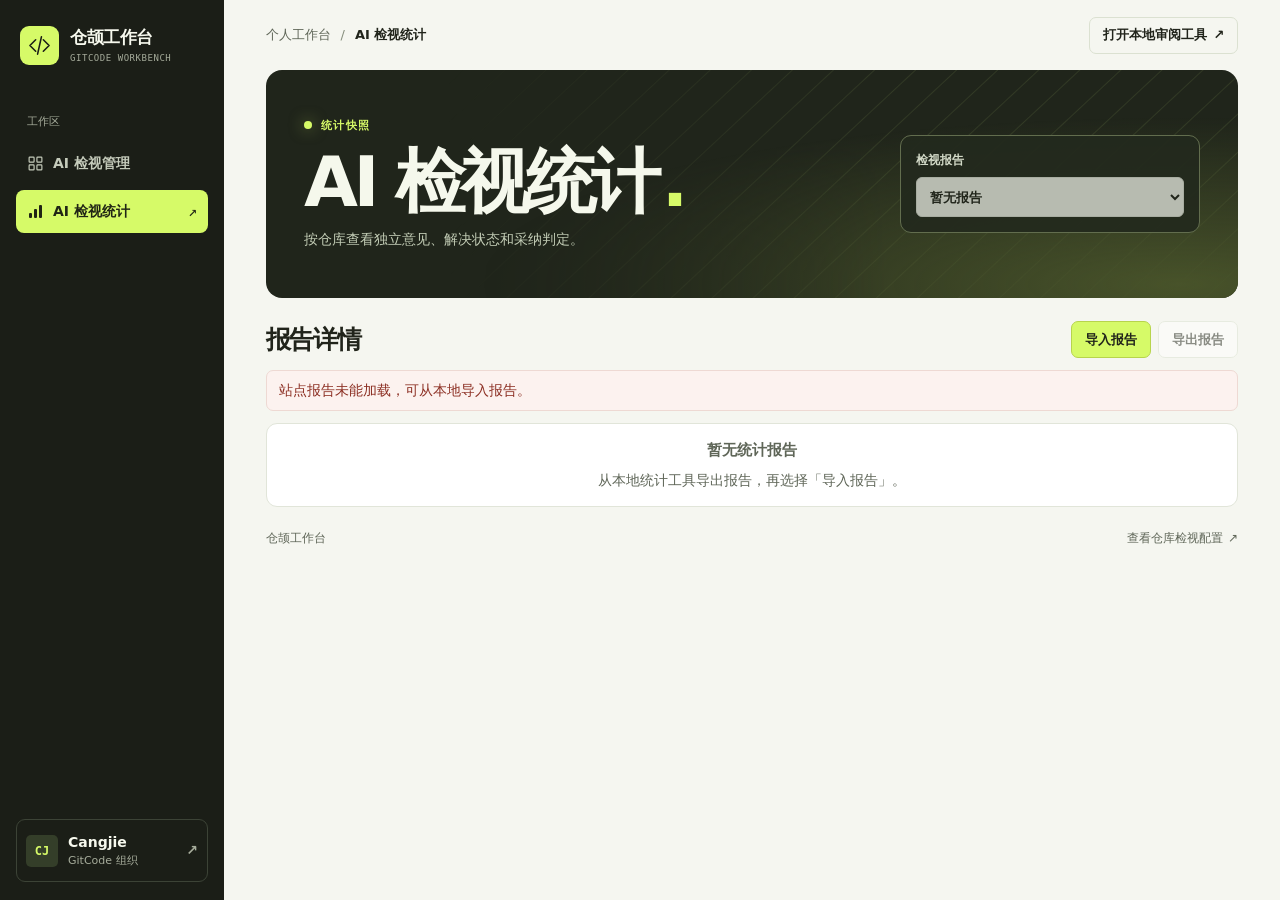
==== web/metrics.html @ f4e7c339 "feat(metrics): integrate GitCode review statistics into workbench" ====
<!doctype html>
<html lang="zh-CN">
<head>
  <meta charset="utf-8">
  <meta name="viewport" content="width=device-width, initial-scale=1">
  <meta name="description" content="查看 GitCode AI 检视意见、解决状态与采纳统计快照。">
  <meta name="theme-color" content="#181b16">
  <title>AI 检视统计 · 仓颉工作台</title>
  <link rel="icon" href="data:image/svg+xml,%3Csvg xmlns='http://www.w3.org/2000/svg' viewBox='0 0 48 48'%3E%3Crect width='48' height='48' rx='10' fill='%23d5fa63'/%3E%3Cpath fill='none' stroke='%23191c15' stroke-width='3.5' stroke-linecap='square' d='M18 13 8 24l10 11m12-22 10 11-10 11m-9-1 6-20'/%3E%3C/svg%3E">
  <link rel="stylesheet" href="./styles.css">
  <link rel="stylesheet" href="./metrics.css">
  <script type="module" src="./metrics.js"></script>
</head>
<body class="metrics-page">
  <a class="skip-link" href="#metrics-content">跳至统计快照</a>
  <aside class="sidebar">
    <a class="brand" href="./index.html">
      <span class="brand-mark" data-icon="code">
        <svg viewBox="0 0 24 24" fill="none" stroke="currentColor" stroke-width="1.65" stroke-linecap="round" stroke-linejoin="round" aria-hidden="true"><path d="m8 6-6 6 6 6m8-12 6 6-6 6m-2-15-4 18"/></svg>
      </span>
      <span>仓颉工作台<small>GITCODE WORKBENCH</small></span>
    </a>
    <nav class="side-content" aria-label="工作台导航">
      <p class="nav-label">工作区</p>
      <a class="side-button" href="./index.html">
        <span data-icon="grid">
          <svg viewBox="0 0 24 24" fill="none" stroke="currentColor" stroke-width="1.65" aria-hidden="true"><rect x="3" y="3" width="7" height="7" rx="1"/><rect x="14" y="3" width="7" height="7" rx="1"/><rect x="3" y="14" width="7" height="7" rx="1"/><rect x="14" y="14" width="7" height="7" rx="1"/></svg>
        </span>
        AI 检视管理
      </a>
      <a class="side-button active" href="./metrics.html" aria-current="page">
        <span class="metrics-nav-icon" aria-hidden="true"><i></i><i></i><i></i></span>
        AI 检视统计<span class="nav-pointer" aria-hidden="true">↗</span>
      </a>
    </nav>
    <a class="side-org" href="https://gitcode.com/Cangjie" target="_blank" rel="noopener noreferrer">
      <span class="org-mark">CJ</span><span>Cangjie<small>GitCode 组织</small></span><span class="side-arrow" aria-hidden="true">↗</span>
    </a>
  </aside>
  <main class="workspace">
    <header class="topbar">
      <div class="breadcrumbs"><a href="./index.html">个人工作台</a><span class="slash" aria-hidden="true">/</span><strong>AI 检视统计</strong></div>
      <a class="button button-quiet metrics-local" href="http://127.0.0.1:8765/" target="_blank" rel="noopener noreferrer">打开本地审阅工具 <span aria-hidden="true">↗</span></a>
    </header>
    <section class="hero metrics-hero" aria-labelledby="page-title">
      <div class="hero-copy">
        <div class="hero-org"><span class="hero-org-dot" aria-hidden="true"></span>统计快照</div>
        <h1 id="page-title">AI 检视统计<span aria-hidden="true">.</span></h1>
        <p>按仓库查看独立意见、解决状态和采纳判定。</p>
      </div>
      <div class="metrics-picker">
        <label for="report-select">检视报告</label>
        <select id="report-select"><option value="">选择报告</option></select>
      </div>
    </section>
    <section class="metrics-report" aria-labelledby="metrics-report-title">
      <header class="section-heading metrics-actions">
        <div><h2 id="metrics-report-title">报告详情</h2></div>
        <div class="metrics-controls">
          <button class="button button-primary" id="metrics-import" type="button" disabled>导入报告</button>
          <button class="button" id="metrics-export" type="button" disabled>导出报告</button>
        </div>
      </header>
      <p id="metrics-notice" class="metrics-notice" role="status"></p>
      <div id="metrics-content" tabindex="-1">
        <div class="table-card"><p class="empty">正在载入统计快照…</p></div>
      </div>
    </section>
    <footer><span>仓颉工作台</span><a href="./index.html">查看仓库检视配置 <span aria-hidden="true">↗</span></a></footer>
  </main>
  <input id="metrics-file" type="file" accept="application/json,.json" hidden>
  <dialog id="metrics-detail" class="drawer" aria-labelledby="metrics-detail-title"></dialog>
</body>
</html>
---- web/styles.css ----
:root {
  color-scheme: light;
  --ink: #21241b;
  --paper: #f5f6f0;
  --white: #fff;
  --muted: #5f6658;
  --edge: #e1e5d9;
  --night: #1b1e17;
  --lime: #d6fa68;
  --sidebar: 224px;
  --mono: 'IBM Plex Mono', 'Cascadia Code', Consolas, monospace;
  font: 14px/1.5 'Inter', 'Microsoft YaHei UI', 'PingFang SC', system-ui, sans-serif;
  color: var(--ink);
  background: var(--paper);
}
*, *::before, *::after { box-sizing: border-box; }
body { margin: 0; }
button, input, select { font: inherit; }
button, a { -webkit-tap-highlight-color: transparent; }
button { cursor: pointer; }
a { color: inherit; text-decoration: none; }
a:hover { text-decoration: underline; text-underline-offset: 4px; }
:focus-visible { outline: 2px solid #627f23; outline-offset: 3px; }
[data-icon] { display: inline-grid; place-items: center; flex: 0 0 auto; }
[data-icon] svg { width: 1em; height: 1em; }
.skip-link { position: fixed; left: 12px; top: 12px; z-index: 5; padding: 8px 12px; background: var(--lime); transform: translateY(-170%); }
.skip-link:focus { transform: translateY(0); }
.sidebar { position: fixed; inset: 0 auto 0 0; width: var(--sidebar); display: flex; flex-direction: column; padding: 25px 16px 18px; background: var(--night); color: #f7f9ee; }
.brand { display: flex; align-items: center; gap: 11px; padding: 0 4px; font-size: 17px; font-weight: 750; letter-spacing: -.025em; }
.brand:hover, .side-org:hover { text-decoration: none; }
.brand small, .side-org small { display: block; color: #a6ac9b; font: 9px/1.65 var(--mono); letter-spacing: .06em; white-space: nowrap; }
.brand-mark { width: 39px; height: 39px; border-radius: 9px; color: var(--night); background: var(--lime); font-size: 23px; }
.side-content { margin-top: 49px; }
.nav-label { margin: 0 0 11px 11px; color: #a6ac9b; font-size: 11px; }
.side-button { border: 0; width: 100%; background: transparent; color: #c5cbbb; text-align: left; display: flex; align-items: center; gap: 9px; padding: 11px; border-radius: 8px; margin-bottom: 5px; font-weight: 620; }
.side-button:hover { background: #30362a; color: white; }
.side-button.active { background: var(--lime); color: #202515; }
.side-button [data-icon] { font-size: 17px; }
.nav-pointer { margin-left: auto; font: 15px var(--mono); }
.side-org { margin-top: auto; display: flex; align-items: center; gap: 10px; padding: 12px 9px; border: 1px solid #3c4336; border-radius: 9px; font-weight: 700; }
.side-org:hover { background: #30362a; }
.side-org small { font: 11px/1.45 system-ui, sans-serif; letter-spacing: 0; }
.org-mark { display: grid; place-items: center; width: 32px; height: 32px; border-radius: 5px; color: var(--lime); background: #343e29; font: 700 12px var(--mono); }
.side-arrow { margin-left: auto; color: #a6ac9b; }
.workspace { margin-left: var(--sidebar); padding: 0 clamp(23px, 3.25vw, 54px); max-width: 1910px; }
.topbar { display: flex; align-items: center; justify-content: space-between; gap: 12px; min-height: 70px; }
.breadcrumbs { display: flex; gap: 10px; align-items: center; color: var(--muted); font-size: 13px; }
.breadcrumbs strong { color: var(--ink); font-weight: 680; }
.slash { color: #868e7d; }
.button { display: inline-flex; align-items: center; justify-content: center; gap: 7px; min-height: 37px; padding: 7px 13px; border: 1px solid #dbe1d1; border-radius: 7px; background: var(--white); color: var(--ink); font-size: 13px; font-weight: 670; white-space: nowrap; }
.button:hover { background: #eef3e3; text-decoration: none; }
.button-quiet { background: transparent; }
.button-primary { background: var(--lime); border-color: #b7d44c; }
.button-primary:hover { background: #c7eb56; }
.button [data-icon] { font-size: 15px; }
.hero { display: grid; grid-template-columns: 1fr minmax(215px, 276px); gap: 25px; align-items: center; position: relative; isolation: isolate; overflow: hidden; min-height: 228px; padding: 31px clamp(23px, 3vw, 45px); border-radius: 16px; color: #f5f8ec; background: #20251b; }
.hero::before { content: ''; position: absolute; inset: 0; z-index: -1; background: radial-gradient(ellipse at 94% 94%, #48532a 0%, transparent 55%), repeating-linear-gradient(137deg, transparent 0 22px, #a6c16a21 23px, transparent 24px 28px); mask-image: linear-gradient(90deg, transparent 18%, #000 64%); }
.hero-org { color: var(--lime); display: flex; align-items: center; gap: 9px; font: 600 11px var(--mono); letter-spacing: .12em; }
.hero-org-dot { width: 8px; height: 8px; background: var(--lime); border-radius: 50%; box-shadow: 0 0 15px #d6fa6882; }
h1, h2, h3, p { margin-top: 0; }
h1 { margin: 13px 0 11px; font-size: clamp(42px, 5.45vw, 91px); line-height: 1.04; letter-spacing: -.065em; font-weight: 850; }
h1 span { margin-left: .075em; color: var(--lime); }
.hero-copy p { margin-bottom: 0; color: #c3cdb6; font-size: 14px; }
.coverage { min-width: 0; padding: 15px 17px 12px; border: 1px solid #626d4e; border-radius: 11px; background: #23291de8; }
.coverage-top { display: flex; justify-content: space-between; align-items: center; color: #d2d9c7; font-size: 12px; }
.coverage-top [data-icon] { color: var(--lime); font-size: 17px; }
.coverage-number { margin: 3px 0 10px; font: 600 32px/1.25 var(--mono); letter-spacing: -.07em; color: var(--lime); }
.coverage-number span { font-size: 15px; color: #acb69e; letter-spacing: 0; }
.coverage-grid { display: grid; grid-template-columns: repeat(16, minmax(0, 1fr)); gap: 4px; }
.coverage-grid i { display: block; height: 9px; border-radius: 2px; background: #4a5540; }
.coverage-grid i.verified, .legend-dot.verified { background: var(--lime); }
.coverage-legend { display: flex; gap: 14px; margin-top: 10px; color: #c3cdb6; font-size: 10px; }
.coverage-legend span { display: inline-flex; align-items: center; gap: 5px; }
.legend-dot { background: #5e6a51; height: 6px; width: 6px; border-radius: 2px; }
.metrics { display: grid; grid-template-columns: repeat(4, minmax(0, 1fr)); gap: 12px; margin: 15px 0 31px; }
.metric { min-width: 0; display: flex; flex-direction: column; align-items: stretch; gap: 5px; padding: 13px 15px 12px; border: 1px solid var(--edge); border-radius: 11px; background: var(--white); color: var(--ink); text-align: left; }
.metric:hover, .metric[aria-pressed='true']:not([data-filter='all']) { border-color: #89a34c; background: #f5fae8; }
.metric[data-filter='all'] { background: #e9f1db; }
.metric-top { display: flex; align-items: center; justify-content: space-between; gap: 3px; font-size: 12px; font-weight: 650; }
.metric-top [data-icon] { width: 26px; height: 26px; border-radius: 6px; background: #edf3e3; color: #3a5527; font-size: 14px; }
.metric[data-filter='all'] .metric-top [data-icon] { background: #dae7c8; }
.metric strong { font: 650 31px/1.05 var(--mono); letter-spacing: -.07em; }
.metric small { color: var(--muted); font-size: 11px; }
.section-heading { display: flex; align-items: end; justify-content: space-between; gap: 10px; margin-bottom: 12px; }
.section-heading h2 { display: flex; align-items: center; gap: 10px; margin: 0 0 4px; font-size: 25px; line-height: 1.25; letter-spacing: -.045em; }
.counter { padding: 2px 7px; border-radius: 6px; background: #e6ecd9; color: #4a5939; font: 600 12px var(--mono); letter-spacing: 0; }
.section-heading p { margin: 0; color: var(--muted); font-size: 12px; }
.table-card { border: 1px solid var(--edge); border-radius: 12px; background: var(--white); overflow: clip; }
.table-tools { display: flex; justify-content: space-between; align-items: center; gap: 12px; padding: 10px 13px; }
.filters { display: flex; flex-wrap: wrap; align-items: center; gap: 5px; }
.filter { padding: 6px 10px; min-height: 32px; border: 1px solid transparent; border-radius: 6px; background: transparent; color: var(--muted); font-size: 12px; font-weight: 650; white-space: nowrap; }
.filter:hover { background: #f2f4eb; }
.filter[aria-pressed='true'] { background: #edf1e6; color: #293a1d; border-color: #e1e8d8; }
.search { display: flex; align-items: center; gap: 8px; width: min(250px, 35%); min-width: 155px; padding: 6px 8px 6px 10px; border: 1px solid var(--edge); border-radius: 7px; color: var(--muted); background: #fbfcf8; }
.search:focus-within { border-color: #78933e; }
.search input { min-width: 0; flex: 1; border: 0; background: transparent; color: var(--ink); outline: 0; font-size: 12px; }
.search kbd { border: 1px solid var(--edge); border-radius: 4px; min-width: 17px; text-align: center; font: 11px/16px var(--mono); }
.table-scroll { overflow: auto; }
table { width: 100%; border-collapse: collapse; min-width: 630px; text-align: left; }
thead { color: #515b49; background: #f0f3ea; font-size: 12px; }
th { padding: 10px 15px; white-space: nowrap; font-weight: 690; }
td { padding: 9px 15px; border-bottom: 1px solid #edf0e7; }
tbody tr:hover { background: #fafcf5; }
.repo-name { display: flex; align-items: center; gap: 10px; min-width: 0; }
.repo-icon { display: inline-grid; place-items: center; width: 32px; height: 32px; border: 1px solid #e5eadb; border-radius: 7px; color: #506842; background: #f3f6ed; font-size: 15px; }
.repo-text { min-width: 0; }
.repo-text a { font: 650 13px/1.4 var(--mono); overflow-wrap: anywhere; }
.repo-text small { display: block; color: var(--muted); font-size: 11px; }
.pill { display: inline-flex; align-items: center; gap: 6px; min-height: 25px; padding: 2px 8px; border-radius: 5px; white-space: nowrap; font-size: 11px; font-weight: 680; background: #f0f1eb; color: #555f4d; }
.pill::before { content: ''; width: 6px; height: 6px; border: 1px solid currentColor; border-radius: 50%; }
.pill.on { background: #e8f5d7; color: #335a20; }
.pill.on::before { background: #5d922c; border-color: #5d922c; }
.pill.off { background: #f6ebe2; color: #7c4429; }
.pill.off::before { background: #a66242; border-color: #a66242; }
.row-end { text-align: right; }
.row-open, .close-button { display: inline-grid; place-items: center; width: 32px; height: 32px; border: 1px solid #e2e7da; border-radius: 7px; background: var(--white); color: #37462f; font-size: 16px; }
.row-open:hover, .close-button:hover { background: #eaf3da; border-color: #cbd6bb; }
.table-foot { display: flex; justify-content: space-between; gap: 10px; padding: 10px 15px; color: var(--muted); font-size: 12px; }
.table-foot a, footer a { display: inline-flex; align-items: center; gap: 5px; }
.empty { padding: 40px 20px; text-align: center; color: var(--muted); }
footer { display: flex; justify-content: space-between; gap: 12px; padding: 22px 0; color: var(--muted); font-size: 12px; }

dialog { color: var(--ink); border: 1px solid var(--edge); padding: 0; background: var(--paper); }
dialog::backdrop { background: #151a12aa; }
dialog.drawer { position: fixed; inset: 0 0 0 auto; width: min(540px, 100%); height: 100dvh; max-width: 100%; max-height: 100dvh; margin: 0; border-radius: 14px 0 0 14px; box-shadow: -20px 0 60px #10160d30; }
dialog.modal { width: min(560px, calc(100% - 22px)); max-height: calc(100dvh - 22px); border-radius: 13px; box-shadow: 0 15px 65px #11190c55; }
.dialog-heading { display: flex; justify-content: space-between; align-items: start; gap: 14px; padding: 22px 22px 17px; background: var(--night); color: #f8faef; }
.dialog-heading p { margin: 0 0 4px; color: #c0cbb5; font: 12px var(--mono); }
.dialog-heading h2 { margin: 0; color: var(--lime); font-size: 24px; overflow-wrap: anywhere; }
.dialog-body { padding: 20px 22px 25px; }
.dialog-body h3 { margin: 20px 0 7px; font-size: 15px; }
.dialog-body p, .dialog-body li { color: var(--muted); }
.status-list { display: grid; padding: 0 12px; margin: 15px 0 6px; background: #fff; border: 1px solid var(--edge); border-radius: 8px; }
.status-list > div { display: flex; justify-content: space-between; align-items: center; gap: 10px; padding: 8px 0; }
.status-list > div + div { border-top: 1px solid var(--edge); }
.status-list dt { font-weight: 650; }
.status-list dd { margin: 0; }
.checked-date { font-size: 12px; }
.skill-card { padding: 12px; border: 1px solid var(--edge); border-radius: 8px; background: var(--white); margin-bottom: 8px; }
.skill-top { display: flex; align-items: start; justify-content: space-between; gap: 10px; }
.skill-top strong { font: 650 13px var(--mono); overflow-wrap: anywhere; }
.skill-card p { margin: 6px 0; font-size: 12px; overflow-wrap: anywhere; }
.skill-links { display: flex; flex-wrap: wrap; gap: 8px 12px; margin-top: 8px; }
.skill-links a { color: #365d27; text-decoration: underline; text-underline-offset: 3px; font-size: 12px; }
.dialog-actions { display: flex; flex-wrap: wrap; gap: 8px; margin: 11px 0 0; }
.dialog-body ol { margin: 6px 0 14px; padding-left: 22px; }
.dialog-body li { padding: 3px 0; }
.bookmarklet { cursor: grab; }
.toast { position: fixed; z-index: 5; bottom: 16px; right: 16px; max-width: min(430px, calc(100% - 32px)); padding: 10px 15px; color: #f6f8ef; background: #26321e; border: 1px solid #526548; border-radius: 8px; box-shadow: 0 6px 20px #16210f30; }
.dialog-message { margin: 10px 0 0; }
.error { color: #8c2f23 !important; }

@media (max-width: 1000px) {
  :root { --sidebar: 180px; }
  .sidebar { padding-left: 12px; padding-right: 12px; }
  .brand { font-size: 15px; }
  .brand small { font-size: 8px; }
  .workspace { padding: 0 19px; }
  .hero { grid-template-columns: 1fr 205px; gap: 15px; }
}
@media (max-width: 760px) {
  .sidebar { position: static; width: auto; padding: 11px 14px; flex-direction: row; align-items: center; justify-content: space-between; }
  .side-content { display: flex; align-items: center; gap: 4px; margin: 0; }
  .side-content .active, .side-org, .nav-label, .topbar .button { display: none; }
  .side-button { width: auto; margin: 0; padding: 7px; white-space: nowrap; font-size: 12px; }
  .brand { gap: 7px; }
  .brand-mark { width: 32px; height: 32px; font-size: 19px; }
  .workspace { margin: 0; padding: 0 13px; }
  .topbar { min-height: 42px; }
  .hero { min-height: 0; }
  .metrics { gap: 7px; margin-bottom: 24px; }
  .metric { padding: 9px; }
  .metric-top { font-size: 11px; }
  .metric-top [data-icon] { display: none; }
  .metric strong { font-size: 25px; }
}
@media (max-width: 490px) {
  .sidebar { flex-wrap: wrap; gap: 5px; }
  .side-button [data-icon] { display: none; }
  .hero { grid-template-columns: 1fr; padding: 22px 17px 16px; }
  h1 { margin: 10px 0; }
  .hero-copy p { font-size: 12px; }
  .coverage { padding: 8px 10px; }
  .coverage-number { margin: 2px 0 5px; font-size: 24px; }
  .coverage-grid i { height: 6px; }
  .coverage-legend { margin-top: 5px; }
  .metrics { grid-template-columns: repeat(2, minmax(0, 1fr)); }
  .metric-top [data-icon] { display: inline-grid; }
  .section-heading h2 { font-size: 21px; }
  .table-tools { align-items: stretch; flex-direction: column-reverse; padding: 8px; }
  .search { width: 100%; }
  .filter { padding: 4px 5px; font-size: 11px; }
  .table-foot, footer { font-size: 11px; }
}
---- web/metrics.css ----
.metrics-nav-icon { display: inline-flex; align-items: end; justify-content: center; gap: 2px; width: 17px; height: 17px; padding: 2px; flex: none; }
.metrics-nav-icon i { width: 3px; height: 5px; border-radius: 1px; background: currentColor; }
.metrics-nav-icon i:nth-child(2) { height: 9px; }
.metrics-nav-icon i:nth-child(3) { height: 13px; }
.metrics-page .side-button:hover { text-decoration: none; }
.metrics-page .topbar .metrics-local { display: inline-flex; }
.metrics-hero { grid-template-columns: minmax(0, 1fr) minmax(190px, 300px); }
.metrics-picker {
  display: grid;
  gap: 8px;
  min-width: 0;
  padding: 15px;
  border: 1px solid #626d4e;
  border-radius: 11px;
  background: #23291de8;
}
.metrics-picker label { color: #d2d9c7; font-size: 12px; font-weight: 650; }
.metrics-picker select {
  width: 100%;
  min-height: 40px;
  padding: 7px 9px;
  border: 1px solid var(--edge);
  border-radius: 6px;
  background: #f6f9ef;
  color: var(--ink);
  font: 650 13px var(--mono);
}
.metrics-report { margin-top: 23px; }
.metrics-actions { align-items: center; }
.metrics-actions h2 { margin: 0; }
.metrics-controls { display: flex; flex-wrap: wrap; gap: 7px; }
.metrics-controls button:disabled { opacity: .5; cursor: default; }
.metrics-controls button:disabled:hover { background: var(--white); }
.metrics-notice {
  margin: 0 0 12px;
  padding: 9px 12px;
  border: 1px solid #dce6ca;
  border-radius: 7px;
  background: #eef3e4;
  color: #465938;
  overflow-wrap: anywhere;
}
.metrics-notice:empty { display: none; }
.metrics-notice.error { border-color: #eed9d3; background: #fcf2ef; }
.metrics-report .empty { margin-bottom: 0; }
#metrics-content .metrics { margin: 12px 0 15px; }
#metrics-content .metric { cursor: default; }
#metrics-content .metric:hover { border-color: var(--edge); background: var(--white); }
#metrics-content .metrics-featured, #metrics-content .metrics-featured:hover { background: #e9f1db; }
.metrics-panel {
  min-width: 0;
  padding: 15px;
  border: 1px solid var(--edge);
  border-radius: 11px;
  background: var(--white);
}
.metrics-panel h2, .metrics-panel h3 { margin: 0 0 8px; font-size: 15px; }
.metrics-panel p:last-child { margin-bottom: 0; }
.metrics-panels { display: grid; grid-template-columns: repeat(2, minmax(0, 1fr)); gap: 12px; margin-bottom: 23px; }
.metrics-summary {
  display: flex;
  flex-wrap: wrap;
  align-items: center;
  gap: 4px 12px;
  color: var(--muted);
  font-size: 12px;
  overflow-wrap: anywhere;
}
.metrics-progress { display: block; width: 100%; height: 11px; margin: 8px 0; accent-color: #637e37; }
.metrics-finding-title { min-width: min(26ch, 100%); overflow-wrap: anywhere; }
.metrics-finding-tools { justify-content: flex-start; flex-wrap: wrap; }
.metrics-finding-tools > label { color: var(--muted); font-size: 12px; }
.metrics-finding-tools select { padding: 5px; border: 1px solid var(--edge); border-radius: 6px; color: var(--ink); background: var(--paper); }
.metrics-finding-tools .search { margin-left: auto; }
.metrics-pending { margin: 0 0 8px; padding-left: 18px; }
.metrics-detail-body { overflow-wrap: anywhere; }
.metrics-detail-body a { color: #365d27; text-decoration: underline; text-underline-offset: 3px; }
.metrics-reference { white-space: pre-wrap; }
.metrics-detail-body pre { margin: 8px 0; padding: 10px; border: 1px solid var(--edge); border-radius: 6px; background: white; font-family: var(--mono); white-space: pre-wrap; overflow-wrap: anywhere; }

@media (max-width: 760px) {
  .metrics-page .side-content { display: flex; align-items: center; gap: 4px; }
  .metrics-page .side-content .active { display: flex; }
  .metrics-page .side-button { width: auto; font-size: 12px; white-space: nowrap; }
  .metrics-page .side-button [data-icon], .metrics-page .metrics-nav-icon, .metrics-page .nav-pointer { display: none; }
  .metrics-page .topbar { min-height: 52px; }
  .metrics-page .metrics-local { min-height: 32px; padding: 4px 7px; font-size: 11px; }
  .metrics-hero { grid-template-columns: minmax(0, 1fr) minmax(160px, 230px); }
}

@media (max-width: 490px) {
  .metrics-page .sidebar { flex-wrap: wrap; gap: 8px; }
  .metrics-page .brand small { display: none; }
  .metrics-page .side-button { padding: 7px 5px; }
  .metrics-hero, .metrics-panels { grid-template-columns: minmax(0, 1fr); }
  .metrics-picker { padding: 9px 10px; gap: 4px; }
  .metrics-picker select { min-height: 34px; }
  .metrics-report { margin-top: 18px; }
  .metrics-controls { gap: 5px; }
  .metrics-controls button { padding: 5px 8px; font-size: 12px; }
  .metrics-finding-tools { flex-direction: row; }
  .metrics-finding-tools .search { margin: 0; }
}
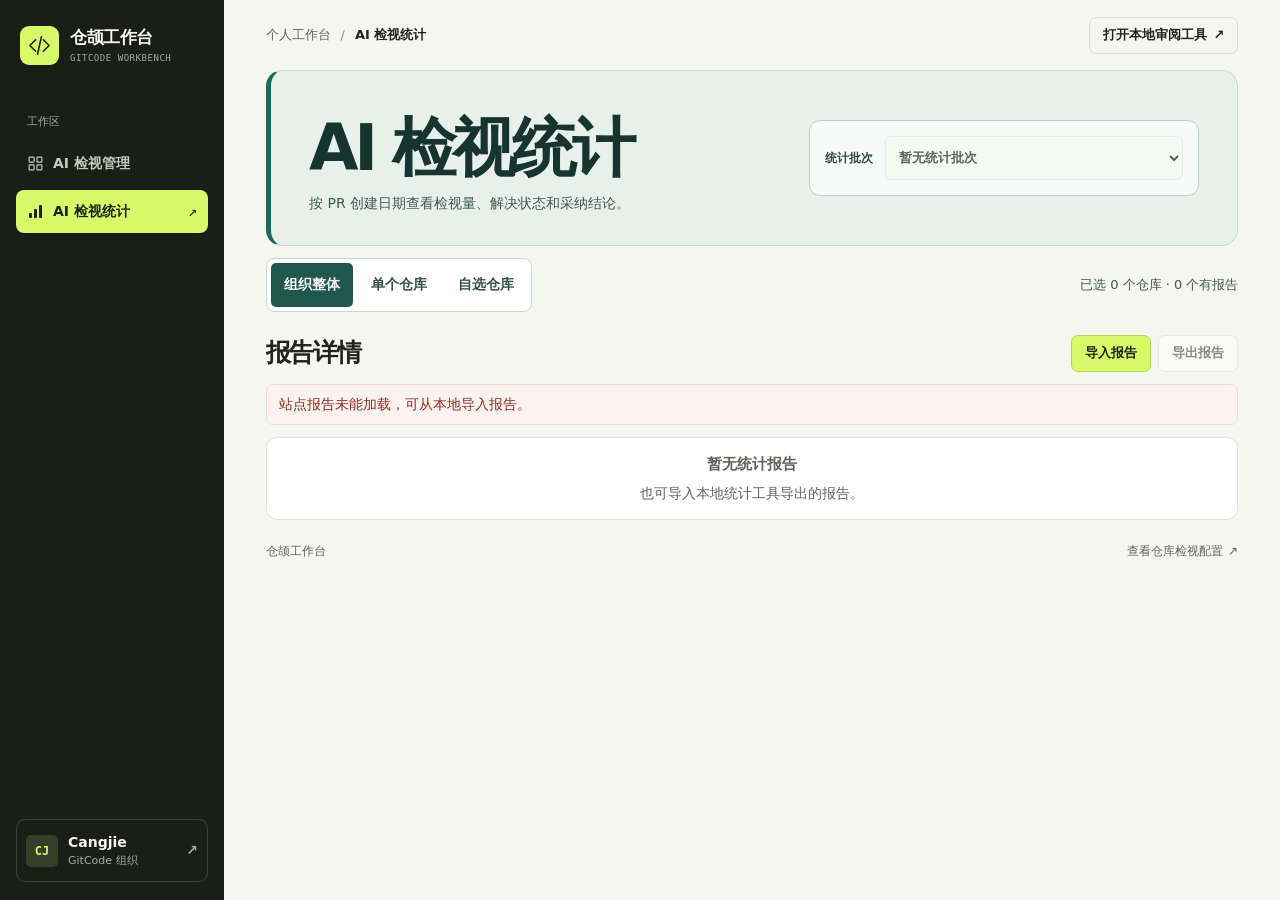
==== commit 91a8bcbe: "feat(metrics): add organization and multi-repository review statistics" ====
--- a/web/metrics.html
+++ b/web/metrics.html
@@ -44,15 +44,46 @@
     </header>
     <section class="hero metrics-hero" aria-labelledby="page-title">
       <div class="hero-copy">
-        <div class="hero-org"><span class="hero-org-dot" aria-hidden="true"></span>统计快照</div>
-        <h1 id="page-title">AI 检视统计<span aria-hidden="true">.</span></h1>
-        <p>按仓库查看独立意见、解决状态和采纳判定。</p>
+        <h1 id="page-title">AI 检视统计</h1>
+        <p>按 PR 创建日期查看检视量、解决状态和采纳结论。</p>
       </div>
-      <div class="metrics-picker">
-        <label for="report-select">检视报告</label>
-        <select id="report-select"><option value="">选择报告</option></select>
+      <div class="metrics-picker" aria-label="统计设置">
+        <label for="metrics-period">统计批次</label>
+        <select id="metrics-period"><option value="">正在载入</option></select>
       </div>
     </section>
+    <div class="metrics-mode-bar">
+      <fieldset id="metrics-mode">
+        <legend class="visually-hidden">统计范围</legend>
+        <label><input type="radio" name="metrics-mode" value="overview" checked><span>组织整体</span></label>
+        <label><input type="radio" name="metrics-mode" value="single"><span>单个仓库</span></label>
+        <label><input type="radio" name="metrics-mode" value="custom"><span>自选仓库</span></label>
+      </fieldset>
+      <p id="metrics-scope-summary" class="metrics-scope-summary" role="status"></p>
+    </div>
+    <div id="metrics-single-picker" class="metrics-scope-panel" hidden>
+      <div>
+        <label for="report-select">仓库报告</label>
+        <p>选择要查看的仓库和观测时间。</p>
+      </div>
+      <select id="report-select"><option value="">选择报告</option></select>
+    </div>
+    <fieldset id="metrics-repo-picker" class="metrics-repo-picker" hidden>
+      <legend>选择仓库</legend>
+      <div class="metrics-repo-head">
+        <label class="search">
+          <span data-icon="search">
+            <svg viewBox="0 0 24 24" fill="none" stroke="currentColor" stroke-width="1.65" stroke-linecap="round" aria-hidden="true"><circle cx="10.5" cy="10.5" r="5.5"/><path d="m15 15 4 4"/></svg>
+          </span>
+          <input id="metrics-repo-search" type="search" placeholder="搜索仓库…" aria-label="搜索可选仓库" autocomplete="off">
+        </label>
+        <div class="metrics-repo-buttons">
+          <button class="button" id="metrics-repo-all" type="button">全选仓库</button>
+          <button class="button button-quiet" id="metrics-repo-clear" type="button">清空选择</button>
+        </div>
+      </div>
+      <div id="metrics-repo-options" class="metrics-repo-options"></div>
+    </fieldset>
     <section class="metrics-report" aria-labelledby="metrics-report-title">
       <header class="section-heading metrics-actions">
         <div><h2 id="metrics-report-title">报告详情</h2></div>
--- a/web/metrics.css
+++ b/web/metrics.css
@@ -4,27 +4,123 @@
 .metrics-nav-icon i:nth-child(3) { height: 13px; }
 .metrics-page .side-button:hover { text-decoration: none; }
 .metrics-page .topbar .metrics-local { display: inline-flex; }
-.metrics-hero { grid-template-columns: minmax(0, 1fr) minmax(190px, 300px); }
+.metrics-hero {
+  grid-template-columns: minmax(0, 1fr) minmax(235px, 390px);
+  min-height: 150px;
+  border: 1px solid #c9d8ce;
+  border-left: 5px solid #176b5e;
+  background: #e8f0eb;
+  color: #17342e;
+}
+.metrics-hero::before { content: none; }
+.metrics-hero h1 { font-size: clamp(34px, 5vw, 66px); }
+.metrics-hero .hero-copy p { color: #405951; }
 .metrics-picker {
   display: grid;
-  gap: 8px;
+  grid-template-columns: auto minmax(0, 1fr);
+  align-items: center;
+  column-gap: 12px;
+  row-gap: 9px;
   min-width: 0;
   padding: 15px;
-  border: 1px solid #626d4e;
+  border: 1px solid #bfd0c9;
   border-radius: 11px;
-  background: #23291de8;
-}
-.metrics-picker label { color: #d2d9c7; font-size: 12px; font-weight: 650; }
-.metrics-picker select {
+  background: #f6faf8;
+}
+.metrics-picker label { color: #324c43; font-size: 12px; font-weight: 650; }
+.metrics-picker select, .metrics-scope-panel select {
   width: 100%;
-  min-height: 40px;
+  min-width: 0;
+  min-height: 44px;
   padding: 7px 9px;
   border: 1px solid var(--edge);
   border-radius: 6px;
   background: #f6f9ef;
   color: var(--ink);
-  font: 650 13px var(--mono);
-}
+  font-size: 13px;
+  font-weight: 650;
+}
+.metrics-scope-summary {
+  margin: 0;
+  color: #405951;
+  font-size: 13px;
+  overflow-wrap: anywhere;
+}
+.metrics-scope-summary:empty { display: none; }
+.visually-hidden {
+  position: absolute;
+  width: 1px;
+  height: 1px;
+  padding: 0;
+  overflow: hidden;
+  clip-path: inset(50%);
+  white-space: nowrap;
+}
+.metrics-mode-bar {
+  display: flex;
+  flex-wrap: wrap;
+  align-items: center;
+  justify-content: space-between;
+  gap: 8px 14px;
+  margin-top: 12px;
+}
+#metrics-mode { display: flex; flex-wrap: wrap; gap: 5px; margin: 0; padding: 4px; min-inline-size: 0; border: 1px solid #c9d8ce; border-radius: 8px; background: #fff; }
+#metrics-mode label { position: relative; cursor: pointer; }
+#metrics-mode input { position: absolute; opacity: 0; }
+#metrics-mode span { display: flex; align-items: center; min-height: 44px; padding: 0 13px; border-radius: 5px; font-weight: 650; color: #345049; }
+#metrics-mode input:checked + span { background: #20594c; color: #fff; }
+#metrics-mode input:focus-visible + span { outline: 2px solid #176b5e; outline-offset: 2px; }
+.metrics-scope-panel, .metrics-repo-picker {
+  min-inline-size: 0;
+  margin: 13px 0 0;
+  padding: 12px 15px;
+  border: 1px solid var(--edge);
+  border-radius: 11px;
+  background: var(--white);
+}
+.metrics-scope-panel {
+  display: grid;
+  grid-template-columns: minmax(0, 1fr) minmax(200px, 425px);
+  align-items: center;
+  gap: 9px 20px;
+}
+.metrics-scope-panel[hidden], .metrics-repo-picker[hidden] { display: none; }
+.metrics-scope-panel label, .metrics-repo-picker legend { font-weight: 700; }
+.metrics-scope-panel p { margin: 3px 0 0; color: var(--muted); font-size: 12px; }
+.metrics-repo-picker legend { padding: 0 5px; }
+.metrics-repo-head, .metrics-repo-buttons { display: flex; flex-wrap: wrap; align-items: center; gap: 7px; }
+.metrics-repo-head { justify-content: space-between; margin-bottom: 10px; }
+.metrics-repo-head .search { width: min(300px, 100%); }
+.metrics-repo-head .button { min-height: 44px; padding: 5px 9px; font-size: 12px; }
+.metrics-repo-head .button:disabled { opacity: .5; cursor: default; }
+.metrics-repo-options {
+  display: grid;
+  grid-template-columns: repeat(auto-fit, minmax(min(215px, 100%), 1fr));
+  align-items: stretch;
+  gap: 5px;
+  max-block-size: 248px;
+  overflow: auto;
+  min-width: 0;
+  padding: 3px;
+}
+.metrics-repo-options label, .metrics-repo-option {
+  display: flex;
+  align-items: center;
+  min-width: 0;
+  min-height: 44px;
+  gap: 8px;
+  padding: 5px 7px;
+  border: 1px solid var(--edge);
+  border-radius: 6px;
+  background: #fbfcf8;
+  cursor: pointer;
+  font-size: 12px;
+  overflow-wrap: anywhere;
+}
+.metrics-repo-options label:has(input:checked), .metrics-repo-option:has(input:checked) { background: #eef3e4; border-color: #b8ca99; }
+.metrics-repo-options input[type='checkbox'] { flex: none; inline-size: 16px; block-size: 16px; margin: 0; accent-color: #596f36; }
+.metrics-repo-options small, #findings-rows td:first-child small { display: block; color: var(--muted); font-size: 11px; }
+.metrics-repo-options .empty { grid-column: 1 / -1; padding: 14px 5px; }
 .metrics-report { margin-top: 23px; }
 .metrics-actions { align-items: center; }
 .metrics-actions h2 { margin: 0; }
@@ -57,6 +153,19 @@
 .metrics-panel h2, .metrics-panel h3 { margin: 0 0 8px; font-size: 15px; }
 .metrics-panel p:last-child { margin-bottom: 0; }
 .metrics-panels { display: grid; grid-template-columns: repeat(2, minmax(0, 1fr)); gap: 12px; margin-bottom: 23px; }
+.metrics-coverage {
+  min-width: 0;
+  margin: 0 0 14px;
+  padding: 14px 16px;
+  border: 1px solid #dce6ca;
+  border-radius: 10px;
+  background: #edf2e4;
+}
+.metrics-coverage h2, .metrics-coverage h3 { margin: 0 0 5px; font-size: 15px; }
+.metrics-coverage p { margin: 0; color: var(--muted); font-size: 12px; }
+.metrics-coverage-grid { display: grid; grid-template-columns: repeat(auto-fit, minmax(min(155px, 100%), 1fr)); gap: 8px; margin: 7px 0; }
+.metrics-coverage-count { color: #314324; font: 650 24px/1.1 var(--mono); }
+.metrics-coverage-progress { display: block; width: 100%; height: 10px; margin: 8px 0; accent-color: #637e37; }
 .metrics-summary {
   display: flex;
   flex-wrap: wrap;
@@ -65,7 +174,17 @@
   color: var(--muted);
   font-size: 12px;
   overflow-wrap: anywhere;
-}
+  margin-bottom: 7px;
+}
+.metrics-repo-results { margin: 0 0 23px; }
+.metrics-repo-results table { min-width: 700px; }
+.metrics-repo-results th[scope='row'] { padding-block: 5px; }
+.metrics-repo-link { border: 0; padding: 5px 0; color: #17584a; font: 650 13px var(--mono); background: transparent; min-height: 34px; }
+.metrics-repo-link:hover { text-decoration: underline; text-underline-offset: 3px; }
+.metrics-volume { display: flex; align-items: center; gap: 8px; }
+.metrics-volume meter { width: 72px; height: 10px; accent-color: #176b5e; }
+.metrics-pagination div { display: flex; gap: 8px; }
+.metrics-pagination .button:disabled { opacity: .5; cursor: default; }
 .metrics-progress { display: block; width: 100%; height: 11px; margin: 8px 0; accent-color: #637e37; }
 .metrics-finding-title { min-width: min(26ch, 100%); overflow-wrap: anywhere; }
 .metrics-finding-tools { justify-content: flex-start; flex-wrap: wrap; }
@@ -85,16 +204,19 @@
   .metrics-page .side-button [data-icon], .metrics-page .metrics-nav-icon, .metrics-page .nav-pointer { display: none; }
   .metrics-page .topbar { min-height: 52px; }
   .metrics-page .metrics-local { min-height: 32px; padding: 4px 7px; font-size: 11px; }
-  .metrics-hero { grid-template-columns: minmax(0, 1fr) minmax(160px, 230px); }
+  .metrics-hero { grid-template-columns: minmax(0, 1fr) minmax(205px, 40%); }
+  .metrics-picker { column-gap: 8px; }
 }
 
 @media (max-width: 490px) {
   .metrics-page .sidebar { flex-wrap: wrap; gap: 8px; }
   .metrics-page .brand small { display: none; }
   .metrics-page .side-button { padding: 7px 5px; }
-  .metrics-hero, .metrics-panels { grid-template-columns: minmax(0, 1fr); }
-  .metrics-picker { padding: 9px 10px; gap: 4px; }
-  .metrics-picker select { min-height: 34px; }
+  .metrics-hero, .metrics-panels, .metrics-scope-panel { grid-template-columns: minmax(0, 1fr); }
+  .metrics-picker { padding: 9px 10px; gap: 6px 8px; }
+  .metrics-picker select { min-height: 44px; }
+  #metrics-mode span { padding-inline: 9px; font-size: 12px; }
+  .metrics-repo-options { max-block-size: 215px; }
   .metrics-report { margin-top: 18px; }
   .metrics-controls { gap: 5px; }
   .metrics-controls button { padding: 5px 8px; font-size: 12px; }
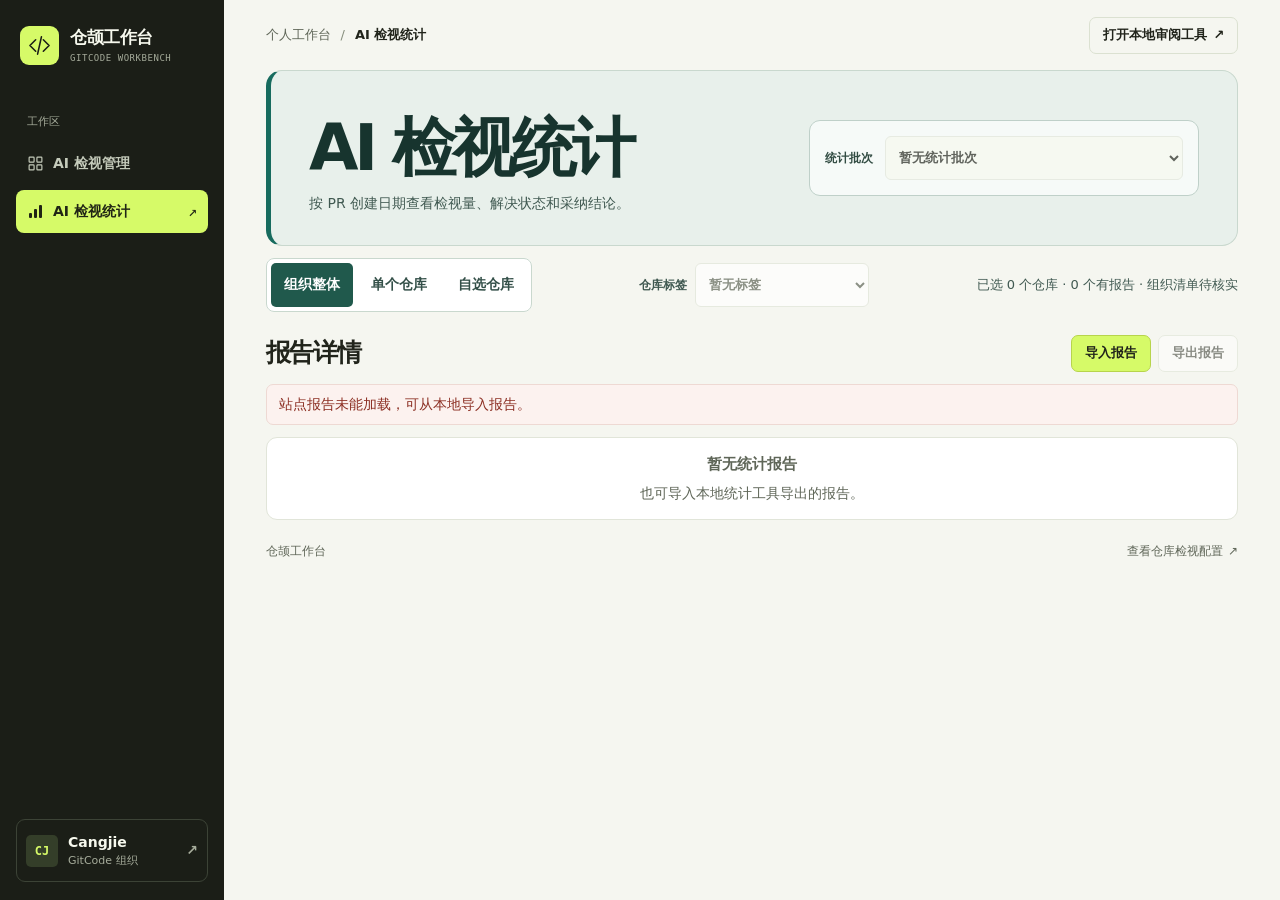
==== commit 34dda21c: "Share repository tags across review management and metrics" ====
--- a/web/metrics.html
+++ b/web/metrics.html
@@ -59,6 +59,10 @@
         <label><input type="radio" name="metrics-mode" value="single"><span>单个仓库</span></label>
         <label><input type="radio" name="metrics-mode" value="custom"><span>自选仓库</span></label>
       </fieldset>
+      <div class="metrics-tag-filter">
+        <label for="metrics-tag-select">仓库标签</label>
+        <select id="metrics-tag-select" disabled><option value="">全部标签</option></select>
+      </div>
       <p id="metrics-scope-summary" class="metrics-scope-summary" role="status"></p>
     </div>
     <div id="metrics-single-picker" class="metrics-scope-panel" hidden>
--- a/web/styles.css
+++ b/web/styles.css
@@ -86,6 +86,15 @@
 .counter { padding: 2px 7px; border-radius: 6px; background: #e6ecd9; color: #4a5939; font: 600 12px var(--mono); letter-spacing: 0; }
 .section-heading p { margin: 0; color: var(--muted); font-size: 12px; }
 .table-card { border: 1px solid var(--edge); border-radius: 12px; background: var(--white); overflow: clip; }
+.tag-tools { display: flex; flex-wrap: wrap; align-items: center; justify-content: space-between; gap: 8px 14px; padding: 10px 13px; border-bottom: 1px solid var(--edge); background: #f4f7ed; }
+.tag-scope, .tag-actions { display: flex; flex-wrap: wrap; align-items: center; gap: 8px; max-width: 100%; }
+.tag-scope label { font-size: 12px; font-weight: 700; }
+.tag-field { min-width: 0; max-width: 100%; min-height: 34px; padding: 5px 8px; border: 1px solid #cbd5be; border-radius: 6px; background: var(--white); color: var(--ink); font: inherit; font-size: 13px; }
+.tag-scope .tag-field { max-width: min(215px, 100%); }
+#tag-metrics { align-items: center; gap: 4px; color: #365d27; text-decoration: underline; text-underline-offset: 3px; font-size: 12px; font-weight: 650; }
+#tag-metrics:not([hidden]) { display: inline-flex; }
+#tag-selection-count { color: var(--muted); font-size: 12px; }
+.tag-actions .button:disabled { opacity: .56; cursor: default; }
 .table-tools { display: flex; justify-content: space-between; align-items: center; gap: 12px; padding: 10px 13px; }
 .filters { display: flex; flex-wrap: wrap; align-items: center; gap: 5px; }
 .filter { padding: 6px 10px; min-height: 32px; border: 1px solid transparent; border-radius: 6px; background: transparent; color: var(--muted); font-size: 12px; font-weight: 650; white-space: nowrap; }
@@ -101,11 +110,17 @@
 th { padding: 10px 15px; white-space: nowrap; font-weight: 690; }
 td { padding: 9px 15px; border-bottom: 1px solid #edf0e7; }
 tbody tr:hover { background: #fafcf5; }
+.repo-select { width: 38px; padding-inline: 12px 2px; }
+.repo-select input { width: 17px; height: 17px; margin: 0; vertical-align: middle; accent-color: #4b682f; }
+tbody tr:has(.repo-select input:checked) { background: #f1f7e6; }
 .repo-name { display: flex; align-items: center; gap: 10px; min-width: 0; }
-.repo-icon { display: inline-grid; place-items: center; width: 32px; height: 32px; border: 1px solid #e5eadb; border-radius: 7px; color: #506842; background: #f3f6ed; font-size: 15px; }
+.repo-icon { display: inline-grid; flex: none; place-items: center; width: 32px; height: 32px; border: 1px solid #e5eadb; border-radius: 7px; color: #506842; background: #f3f6ed; font-size: 15px; }
 .repo-text { min-width: 0; }
 .repo-text a { font: 650 13px/1.4 var(--mono); overflow-wrap: anywhere; }
 .repo-text small { display: block; color: var(--muted); font-size: 11px; }
+.repo-tags { display: flex; flex-wrap: wrap; gap: 4px; margin-top: 4px; }
+.repo-tag { max-width: 100%; padding: 2px 6px; border: 1px solid #cbd8ba; border-radius: 5px; background: #f2f6ea; color: #3b592a; font-size: 11px; line-height: 1.4; overflow-wrap: anywhere; }
+.repo-tag:hover { background: #e4eed5; }
 .pill { display: inline-flex; align-items: center; gap: 6px; min-height: 25px; padding: 2px 8px; border-radius: 5px; white-space: nowrap; font-size: 11px; font-weight: 680; background: #f0f1eb; color: #555f4d; }
 .pill::before { content: ''; width: 6px; height: 6px; border: 1px solid currentColor; border-radius: 50%; }
 .pill.on { background: #e8f5d7; color: #335a20; }
@@ -143,6 +158,11 @@
 .skill-links { display: flex; flex-wrap: wrap; gap: 8px 12px; margin-top: 8px; }
 .skill-links a { color: #365d27; text-decoration: underline; text-underline-offset: 3px; font-size: 12px; }
 .dialog-actions { display: flex; flex-wrap: wrap; gap: 8px; margin: 11px 0 0; }
+.tag-editor { display: grid; gap: 11px; }
+.tag-editor p, .tag-editor .dialog-actions { margin: 0; }
+.tag-editor p:empty { display: none; }
+.tag-editor label { display: grid; gap: 4px; font-size: 13px; font-weight: 650; }
+.tag-editor .tag-field { width: 100%; font-weight: 400; }
 .dialog-body ol { margin: 6px 0 14px; padding-left: 22px; }
 .dialog-body li { padding: 3px 0; }
 .bookmarklet { cursor: grab; }
@@ -187,6 +207,7 @@
   .metrics { grid-template-columns: repeat(2, minmax(0, 1fr)); }
   .metric-top [data-icon] { display: inline-grid; }
   .section-heading h2 { font-size: 21px; }
+  .tag-tools { padding: 8px; }
   .table-tools { align-items: stretch; flex-direction: column-reverse; padding: 8px; }
   .search { width: 100%; }
   .filter { padding: 4px 5px; font-size: 11px; }
--- a/web/metrics.css
+++ b/web/metrics.css
@@ -28,7 +28,7 @@
   background: #f6faf8;
 }
 .metrics-picker label { color: #324c43; font-size: 12px; font-weight: 650; }
-.metrics-picker select, .metrics-scope-panel select {
+.metrics-picker select, .metrics-scope-panel select, .metrics-tag-filter select {
   width: 100%;
   min-width: 0;
   min-height: 44px;
@@ -64,6 +64,16 @@
   gap: 8px 14px;
   margin-top: 12px;
 }
+.metrics-tag-filter {
+  display: flex;
+  flex: 0 1 230px;
+  align-items: center;
+  min-width: 0;
+  gap: 8px;
+}
+.metrics-tag-filter label { flex: none; color: #405951; font-size: 12px; font-weight: 650; }
+.metrics-tag-filter select { background: var(--white); }
+.metrics-tag-filter select:disabled { color: var(--muted); }
 #metrics-mode { display: flex; flex-wrap: wrap; gap: 5px; margin: 0; padding: 4px; min-inline-size: 0; border: 1px solid #c9d8ce; border-radius: 8px; background: #fff; }
 #metrics-mode label { position: relative; cursor: pointer; }
 #metrics-mode input { position: absolute; opacity: 0; }
@@ -192,6 +202,15 @@
 .metrics-finding-tools select { padding: 5px; border: 1px solid var(--edge); border-radius: 6px; color: var(--ink); background: var(--paper); }
 .metrics-finding-tools .search { margin-left: auto; }
 .metrics-pending { margin: 0 0 8px; padding-left: 18px; }
+.metrics-adoption-effect { display: block; margin-top: 3px; color: var(--muted); font-size: 12px; }
+.adoption-formula { margin: 12px 0; border-top: 1px solid var(--edge); }
+.adoption-formula > div { display: grid; grid-template-columns: 88px 1fr; gap: 10px; padding: 9px 0; border-bottom: 1px solid var(--edge); }
+.adoption-formula dt { font-weight: 650; }
+.adoption-formula dt strong { margin-left: 4px; color: #17584a; font-variant-numeric: tabular-nums; }
+.adoption-formula dd { margin: 0; color: var(--muted); }
+.adoption-rules summary { min-height: 32px; line-height: 32px; color: #17584a; font-weight: 650; cursor: pointer; }
+.adoption-rules details ul { margin: 4px 0 0; padding-left: 18px; font-size: 13px; }
+.adoption-rules details li { margin-bottom: 3px; }
 .metrics-detail-body { overflow-wrap: anywhere; }
 .metrics-detail-body a { color: #365d27; text-decoration: underline; text-underline-offset: 3px; }
 .metrics-reference { white-space: pre-wrap; }
@@ -216,6 +235,7 @@
   .metrics-picker { padding: 9px 10px; gap: 6px 8px; }
   .metrics-picker select { min-height: 44px; }
   #metrics-mode span { padding-inline: 9px; font-size: 12px; }
+  .metrics-tag-filter { flex: 1 1 100%; }
   .metrics-repo-options { max-block-size: 215px; }
   .metrics-report { margin-top: 18px; }
   .metrics-controls { gap: 5px; }
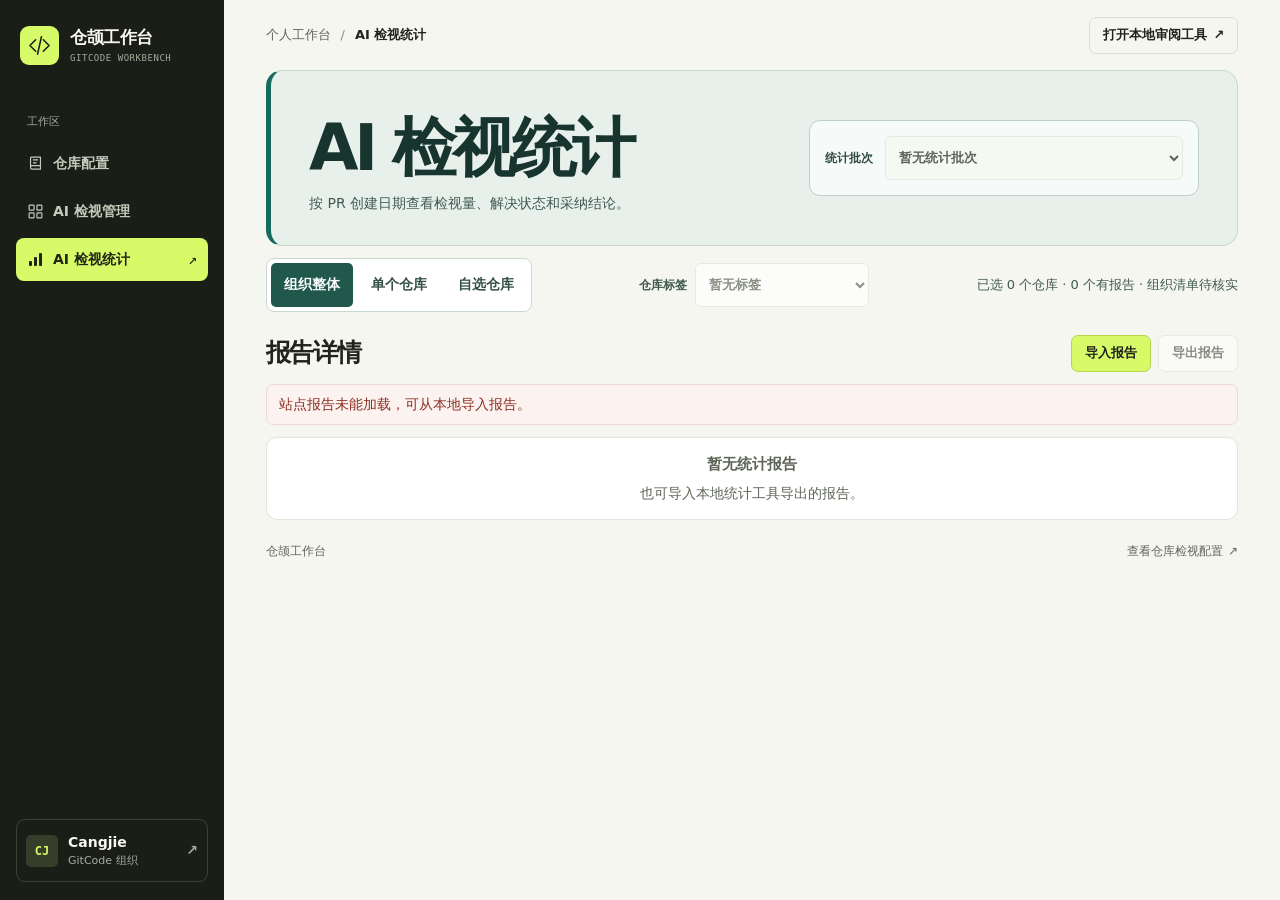
==== commit 8117f9b8: "Centralize repository configuration and shared review scope" ====
--- a/web/metrics.html
+++ b/web/metrics.html
@@ -22,6 +22,12 @@
     </a>
     <nav class="side-content" aria-label="工作台导航">
       <p class="nav-label">工作区</p>
+      <a class="side-button" href="./repositories.html" id="metrics-config-link">
+        <span data-icon="repo">
+          <svg viewBox="0 0 24 24" fill="none" stroke="currentColor" stroke-width="1.65" stroke-linecap="round" stroke-linejoin="round" aria-hidden="true"><path d="M6 3h13v17H7a2 2 0 0 1-2-2V5c0-1.1.5-2 1-2Zm-1 14a2 2 0 0 1 2-2h12M9 7h6m-6 4h4"/></svg>
+        </span>
+        仓库配置
+      </a>
       <a class="side-button" href="./index.html">
         <span data-icon="grid">
           <svg viewBox="0 0 24 24" fill="none" stroke="currentColor" stroke-width="1.65" aria-hidden="true"><rect x="3" y="3" width="7" height="7" rx="1"/><rect x="14" y="3" width="7" height="7" rx="1"/><rect x="3" y="14" width="7" height="7" rx="1"/><rect x="14" y="14" width="7" height="7" rx="1"/></svg>
--- a/web/styles.css
+++ b/web/styles.css
@@ -91,8 +91,8 @@
 .tag-scope label { font-size: 12px; font-weight: 700; }
 .tag-field { min-width: 0; max-width: 100%; min-height: 34px; padding: 5px 8px; border: 1px solid #cbd5be; border-radius: 6px; background: var(--white); color: var(--ink); font: inherit; font-size: 13px; }
 .tag-scope .tag-field { max-width: min(215px, 100%); }
-#tag-metrics { align-items: center; gap: 4px; color: #365d27; text-decoration: underline; text-underline-offset: 3px; font-size: 12px; font-weight: 650; }
-#tag-metrics:not([hidden]) { display: inline-flex; }
+.scope-link { align-items: center; gap: 4px; color: #365d27; text-decoration: underline; text-underline-offset: 3px; font-size: 12px; font-weight: 650; white-space: nowrap; }
+.scope-link:not([hidden]) { display: inline-flex; }
 #tag-selection-count { color: var(--muted); font-size: 12px; }
 .tag-actions .button:disabled { opacity: .56; cursor: default; }
 .table-tools { display: flex; justify-content: space-between; align-items: center; gap: 12px; padding: 10px 13px; }
@@ -132,6 +132,17 @@
 .row-open:hover, .close-button:hover { background: #eaf3da; border-color: #cbd6bb; }
 .table-foot { display: flex; justify-content: space-between; gap: 10px; padding: 10px 15px; color: var(--muted); font-size: 12px; }
 .table-foot a, footer a { display: inline-flex; align-items: center; gap: 5px; }
+.config-hero { min-height: 190px; }
+.config-hero h1 { font-size: clamp(40px, 4.5vw, 68px); }
+.config-section { margin-top: 25px; }
+.config-actions { display: flex; flex-wrap: wrap; align-items: center; justify-content: flex-end; gap: 6px; }
+.config-actions .button:disabled { opacity: .6; cursor: default; }
+.config-summary { margin: 0; color: #c3cdb6; font-size: 12px; }
+.config-warning { padding: 8px 12px; border: 1px solid #e9d9ba; border-radius: 6px; color: #734c25; background: #fbf4e7; font-size: 12px; }
+.config-tools .search { width: min(280px, 100%); }
+.config-cell-note { display: block; color: var(--muted); font-size: 12px; }
+.config-table td:nth-child(3) .repo-tags { margin: 0; }
+.config-table time { color: #363d31; font: 12px var(--mono); white-space: nowrap; }
 .empty { padding: 40px 20px; text-align: center; color: var(--muted); }
 footer { display: flex; justify-content: space-between; gap: 12px; padding: 22px 0; color: var(--muted); font-size: 12px; }
 
@@ -161,7 +172,7 @@
 .tag-editor { display: grid; gap: 11px; }
 .tag-editor p, .tag-editor .dialog-actions { margin: 0; }
 .tag-editor p:empty { display: none; }
-.tag-editor label { display: grid; gap: 4px; font-size: 13px; font-weight: 650; }
+.tag-edit-field { display: grid; gap: 4px; font-size: 13px; font-weight: 650; }
 .tag-editor .tag-field { width: 100%; font-weight: 400; }
 .dialog-body ol { margin: 6px 0 14px; padding-left: 22px; }
 .dialog-body li { padding: 3px 0; }
@@ -196,6 +207,7 @@
 }
 @media (max-width: 490px) {
   .sidebar { flex-wrap: wrap; gap: 5px; }
+  .side-content { flex-wrap: wrap; }
   .side-button [data-icon] { display: none; }
   .hero { grid-template-columns: 1fr; padding: 22px 17px 16px; }
   h1 { margin: 10px 0; }
@@ -207,6 +219,7 @@
   .metrics { grid-template-columns: repeat(2, minmax(0, 1fr)); }
   .metric-top [data-icon] { display: inline-grid; }
   .section-heading h2 { font-size: 21px; }
+  .config-section .section-heading { align-items: flex-start; flex-direction: column; }
   .tag-tools { padding: 8px; }
   .table-tools { align-items: stretch; flex-direction: column-reverse; padding: 8px; }
   .search { width: 100%; }
--- a/web/metrics.css
+++ b/web/metrics.css
@@ -217,7 +217,7 @@
 .metrics-detail-body pre { margin: 8px 0; padding: 10px; border: 1px solid var(--edge); border-radius: 6px; background: white; font-family: var(--mono); white-space: pre-wrap; overflow-wrap: anywhere; }
 
 @media (max-width: 760px) {
-  .metrics-page .side-content { display: flex; align-items: center; gap: 4px; }
+  .metrics-page .side-content { display: flex; flex-wrap: wrap; align-items: center; max-width: 100%; gap: 4px; }
   .metrics-page .side-content .active { display: flex; }
   .metrics-page .side-button { width: auto; font-size: 12px; white-space: nowrap; }
   .metrics-page .side-button [data-icon], .metrics-page .metrics-nav-icon, .metrics-page .nav-pointer { display: none; }
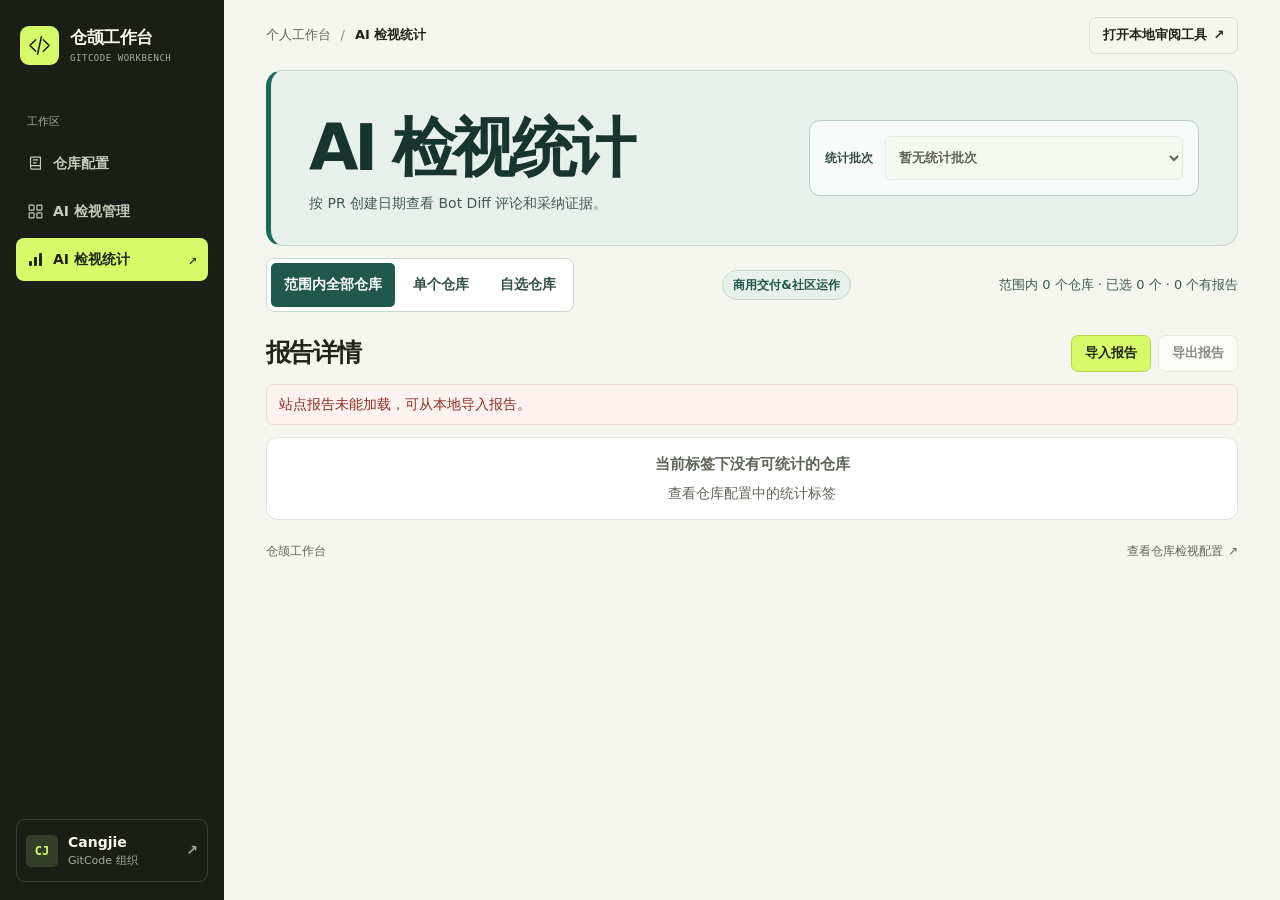
==== commit 6dc1afb6: "Measure evidenced adoption for merged resolved Diff comments" ====
--- a/web/metrics.html
+++ b/web/metrics.html
@@ -3,7 +3,7 @@
 <head>
   <meta charset="utf-8">
   <meta name="viewport" content="width=device-width, initial-scale=1">
-  <meta name="description" content="查看 GitCode AI 检视意见、解决状态与采纳统计快照。">
+  <meta name="description" content="查看商用交付与社区运作仓库的 Bot Diff 评论和采纳证据。">
   <meta name="theme-color" content="#181b16">
   <title>AI 检视统计 · 仓颉工作台</title>
   <link rel="icon" href="data:image/svg+xml,%3Csvg xmlns='http://www.w3.org/2000/svg' viewBox='0 0 48 48'%3E%3Crect width='48' height='48' rx='10' fill='%23d5fa63'/%3E%3Cpath fill='none' stroke='%23191c15' stroke-width='3.5' stroke-linecap='square' d='M18 13 8 24l10 11m12-22 10 11-10 11m-9-1 6-20'/%3E%3C/svg%3E">
@@ -51,7 +51,7 @@
     <section class="hero metrics-hero" aria-labelledby="page-title">
       <div class="hero-copy">
         <h1 id="page-title">AI 检视统计</h1>
-        <p>按 PR 创建日期查看检视量、解决状态和采纳结论。</p>
+        <p>按 PR 创建日期查看 Bot Diff 评论和采纳证据。</p>
       </div>
       <div class="metrics-picker" aria-label="统计设置">
         <label for="metrics-period">统计批次</label>
@@ -61,14 +61,11 @@
     <div class="metrics-mode-bar">
       <fieldset id="metrics-mode">
         <legend class="visually-hidden">统计范围</legend>
-        <label><input type="radio" name="metrics-mode" value="overview" checked><span>组织整体</span></label>
+        <label><input type="radio" name="metrics-mode" value="overview" checked><span>范围内全部仓库</span></label>
         <label><input type="radio" name="metrics-mode" value="single"><span>单个仓库</span></label>
         <label><input type="radio" name="metrics-mode" value="custom"><span>自选仓库</span></label>
       </fieldset>
-      <div class="metrics-tag-filter">
-        <label for="metrics-tag-select">仓库标签</label>
-        <select id="metrics-tag-select" disabled><option value="">全部标签</option></select>
-      </div>
+      <p class="metrics-scope-tag">商用交付&amp;社区运作</p>
       <p id="metrics-scope-summary" class="metrics-scope-summary" role="status"></p>
     </div>
     <div id="metrics-single-picker" class="metrics-scope-panel" hidden>
--- a/web/metrics.css
+++ b/web/metrics.css
@@ -28,7 +28,7 @@
   background: #f6faf8;
 }
 .metrics-picker label { color: #324c43; font-size: 12px; font-weight: 650; }
-.metrics-picker select, .metrics-scope-panel select, .metrics-tag-filter select {
+.metrics-picker select, .metrics-scope-panel select {
   width: 100%;
   min-width: 0;
   min-height: 44px;
@@ -64,16 +64,16 @@
   gap: 8px 14px;
   margin-top: 12px;
 }
-.metrics-tag-filter {
-  display: flex;
-  flex: 0 1 230px;
-  align-items: center;
-  min-width: 0;
-  gap: 8px;
-}
-.metrics-tag-filter label { flex: none; color: #405951; font-size: 12px; font-weight: 650; }
-.metrics-tag-filter select { background: var(--white); }
-.metrics-tag-filter select:disabled { color: var(--muted); }
+.metrics-scope-tag {
+  margin: 0;
+  padding: 5px 10px;
+  border: 1px solid #c9d8ce;
+  border-radius: 20px;
+  background: #e8f0eb;
+  color: #20594c;
+  font-size: 12px;
+  font-weight: 650;
+}
 #metrics-mode { display: flex; flex-wrap: wrap; gap: 5px; margin: 0; padding: 4px; min-inline-size: 0; border: 1px solid #c9d8ce; border-radius: 8px; background: #fff; }
 #metrics-mode label { position: relative; cursor: pointer; }
 #metrics-mode input { position: absolute; opacity: 0; }
@@ -191,12 +191,11 @@
 .metrics-repo-results th[scope='row'] { padding-block: 5px; }
 .metrics-repo-link { border: 0; padding: 5px 0; color: #17584a; font: 650 13px var(--mono); background: transparent; min-height: 34px; }
 .metrics-repo-link:hover { text-decoration: underline; text-underline-offset: 3px; }
-.metrics-volume { display: flex; align-items: center; gap: 8px; }
-.metrics-volume meter { width: 72px; height: 10px; accent-color: #176b5e; }
 .metrics-pagination div { display: flex; gap: 8px; }
 .metrics-pagination .button:disabled { opacity: .5; cursor: default; }
 .metrics-progress { display: block; width: 100%; height: 11px; margin: 8px 0; accent-color: #637e37; }
-.metrics-finding-title { min-width: min(26ch, 100%); overflow-wrap: anywhere; }
+.metrics-finding-title { overflow-wrap: anywhere; }
+.metrics-finding-title small { display: block; color: var(--muted); }
 .metrics-finding-tools { justify-content: flex-start; flex-wrap: wrap; }
 .metrics-finding-tools > label { color: var(--muted); font-size: 12px; }
 .metrics-finding-tools select { padding: 5px; border: 1px solid var(--edge); border-radius: 6px; color: var(--ink); background: var(--paper); }
@@ -208,9 +207,6 @@
 .adoption-formula dt { font-weight: 650; }
 .adoption-formula dt strong { margin-left: 4px; color: #17584a; font-variant-numeric: tabular-nums; }
 .adoption-formula dd { margin: 0; color: var(--muted); }
-.adoption-rules summary { min-height: 32px; line-height: 32px; color: #17584a; font-weight: 650; cursor: pointer; }
-.adoption-rules details ul { margin: 4px 0 0; padding-left: 18px; font-size: 13px; }
-.adoption-rules details li { margin-bottom: 3px; }
 .metrics-detail-body { overflow-wrap: anywhere; }
 .metrics-detail-body a { color: #365d27; text-decoration: underline; text-underline-offset: 3px; }
 .metrics-reference { white-space: pre-wrap; }
@@ -235,7 +231,6 @@
   .metrics-picker { padding: 9px 10px; gap: 6px 8px; }
   .metrics-picker select { min-height: 44px; }
   #metrics-mode span { padding-inline: 9px; font-size: 12px; }
-  .metrics-tag-filter { flex: 1 1 100%; }
   .metrics-repo-options { max-block-size: 215px; }
   .metrics-report { margin-top: 18px; }
   .metrics-controls { gap: 5px; }
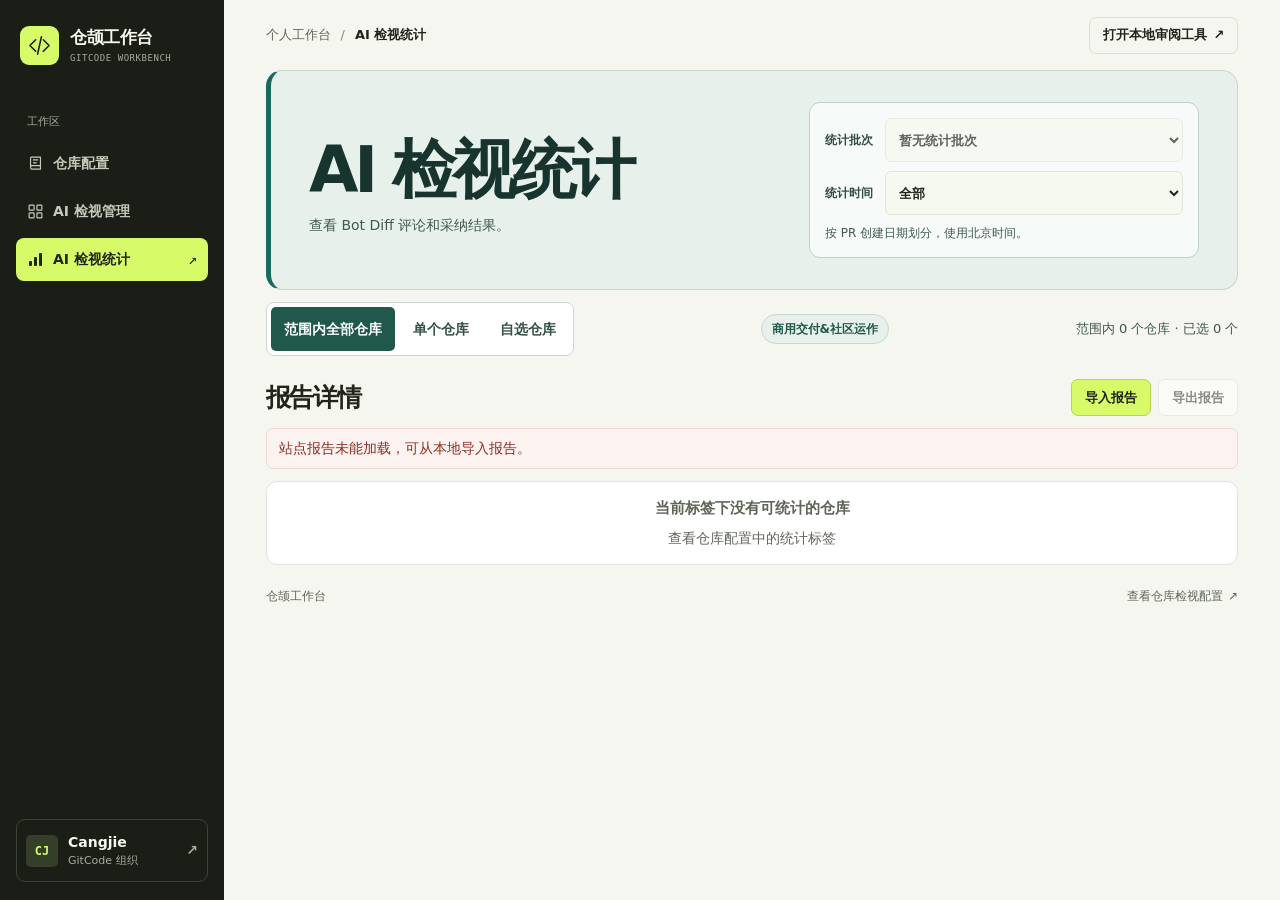
==== commit b66f0ee9: "Filter review adoption by calendar weeks and months" ====
--- a/web/metrics.html
+++ b/web/metrics.html
@@ -51,11 +51,20 @@
     <section class="hero metrics-hero" aria-labelledby="page-title">
       <div class="hero-copy">
         <h1 id="page-title">AI 检视统计</h1>
-        <p>按 PR 创建日期查看 Bot Diff 评论和采纳证据。</p>
+        <p>查看 Bot Diff 评论和采纳结果。</p>
       </div>
       <div class="metrics-picker" aria-label="统计设置">
         <label for="metrics-period">统计批次</label>
         <select id="metrics-period"><option value="">正在载入</option></select>
+        <label for="metrics-calendar-grain">统计时间</label>
+        <select id="metrics-calendar-grain">
+          <option value="all">全部</option>
+          <option value="week">按周</option>
+          <option value="month">按月</option>
+        </select>
+        <label id="metrics-calendar-label" for="metrics-calendar-period" hidden>所选时段</label>
+        <select id="metrics-calendar-period" hidden disabled></select>
+        <p class="metrics-picker-note">按 PR 创建日期划分，使用北京时间。</p>
       </div>
     </section>
     <div class="metrics-mode-bar">
@@ -71,7 +80,7 @@
     <div id="metrics-single-picker" class="metrics-scope-panel" hidden>
       <div>
         <label for="report-select">仓库报告</label>
-        <p>选择要查看的仓库和观测时间。</p>
+        <p>选择要查看的仓库。</p>
       </div>
       <select id="report-select"><option value="">选择报告</option></select>
     </div>
--- a/web/metrics.css
+++ b/web/metrics.css
@@ -28,6 +28,7 @@
   background: #f6faf8;
 }
 .metrics-picker label { color: #324c43; font-size: 12px; font-weight: 650; }
+.metrics-picker-note { grid-column: 1 / -1; margin: 0; color: #405951; font-size: 12px; }
 .metrics-picker select, .metrics-scope-panel select {
   width: 100%;
   min-width: 0;
@@ -150,6 +151,7 @@
 .metrics-notice.error { border-color: #eed9d3; background: #fcf2ef; }
 .metrics-report .empty { margin-bottom: 0; }
 #metrics-content .metrics { margin: 12px 0 15px; }
+#metrics-content .metrics { grid-template-columns: repeat(3, minmax(0, 1fr)); }
 #metrics-content .metric { cursor: default; }
 #metrics-content .metric:hover { border-color: var(--edge); background: var(--white); }
 #metrics-content .metrics-featured, #metrics-content .metrics-featured:hover { background: #e9f1db; }
@@ -163,19 +165,6 @@
 .metrics-panel h2, .metrics-panel h3 { margin: 0 0 8px; font-size: 15px; }
 .metrics-panel p:last-child { margin-bottom: 0; }
 .metrics-panels { display: grid; grid-template-columns: repeat(2, minmax(0, 1fr)); gap: 12px; margin-bottom: 23px; }
-.metrics-coverage {
-  min-width: 0;
-  margin: 0 0 14px;
-  padding: 14px 16px;
-  border: 1px solid #dce6ca;
-  border-radius: 10px;
-  background: #edf2e4;
-}
-.metrics-coverage h2, .metrics-coverage h3 { margin: 0 0 5px; font-size: 15px; }
-.metrics-coverage p { margin: 0; color: var(--muted); font-size: 12px; }
-.metrics-coverage-grid { display: grid; grid-template-columns: repeat(auto-fit, minmax(min(155px, 100%), 1fr)); gap: 8px; margin: 7px 0; }
-.metrics-coverage-count { color: #314324; font: 650 24px/1.1 var(--mono); }
-.metrics-coverage-progress { display: block; width: 100%; height: 10px; margin: 8px 0; accent-color: #637e37; }
 .metrics-summary {
   display: flex;
   flex-wrap: wrap;
@@ -193,14 +182,12 @@
 .metrics-repo-link:hover { text-decoration: underline; text-underline-offset: 3px; }
 .metrics-pagination div { display: flex; gap: 8px; }
 .metrics-pagination .button:disabled { opacity: .5; cursor: default; }
-.metrics-progress { display: block; width: 100%; height: 11px; margin: 8px 0; accent-color: #637e37; }
 .metrics-finding-title { overflow-wrap: anywhere; }
 .metrics-finding-title small { display: block; color: var(--muted); }
 .metrics-finding-tools { justify-content: flex-start; flex-wrap: wrap; }
 .metrics-finding-tools > label { color: var(--muted); font-size: 12px; }
 .metrics-finding-tools select { padding: 5px; border: 1px solid var(--edge); border-radius: 6px; color: var(--ink); background: var(--paper); }
 .metrics-finding-tools .search { margin-left: auto; }
-.metrics-pending { margin: 0 0 8px; padding-left: 18px; }
 .metrics-adoption-effect { display: block; margin-top: 3px; color: var(--muted); font-size: 12px; }
 .adoption-formula { margin: 12px 0; border-top: 1px solid var(--edge); }
 .adoption-formula > div { display: grid; grid-template-columns: 88px 1fr; gap: 10px; padding: 9px 0; border-bottom: 1px solid var(--edge); }
@@ -230,6 +217,8 @@
   .metrics-hero, .metrics-panels, .metrics-scope-panel { grid-template-columns: minmax(0, 1fr); }
   .metrics-picker { padding: 9px 10px; gap: 6px 8px; }
   .metrics-picker select { min-height: 44px; }
+  #metrics-content .metrics { grid-template-columns: repeat(2, minmax(0, 1fr)); }
+  #metrics-content .metrics-featured { grid-column: 1 / -1; }
   #metrics-mode span { padding-inline: 9px; font-size: 12px; }
   .metrics-repo-options { max-block-size: 215px; }
   .metrics-report { margin-top: 18px; }
